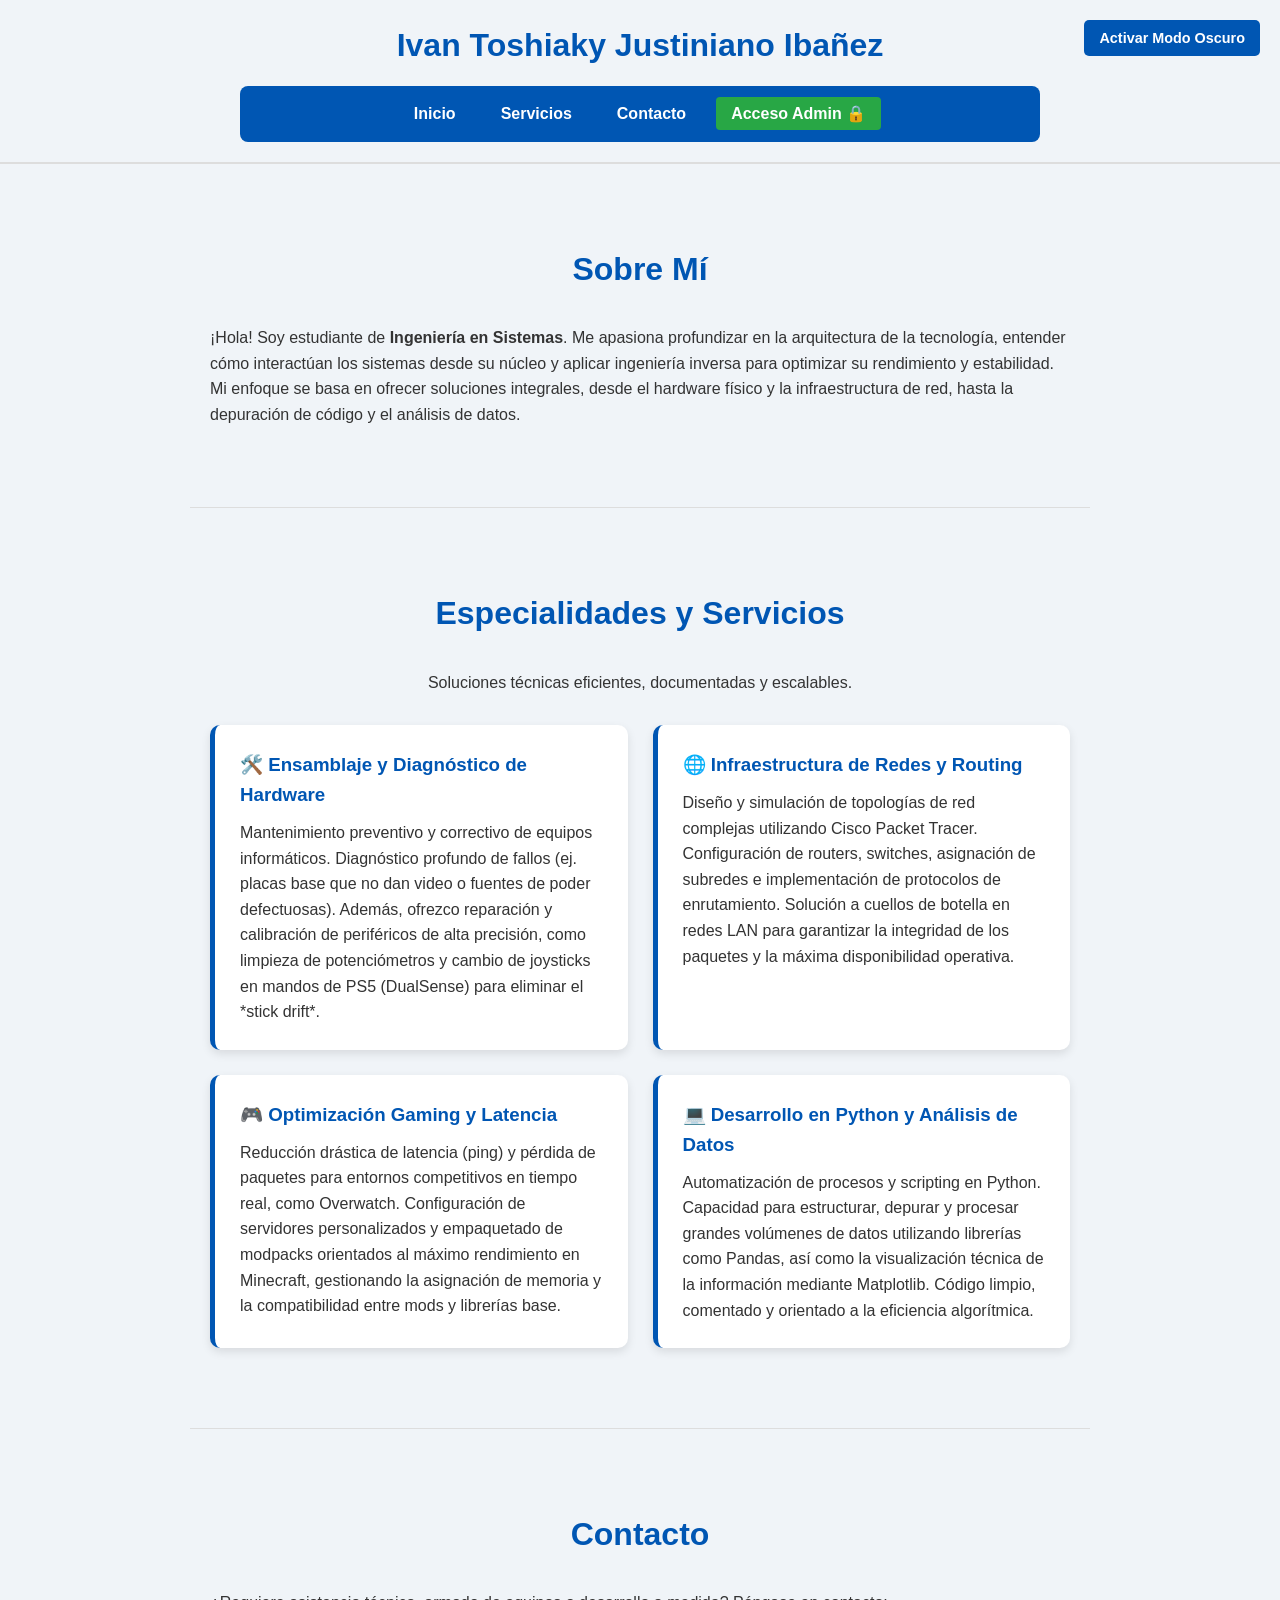
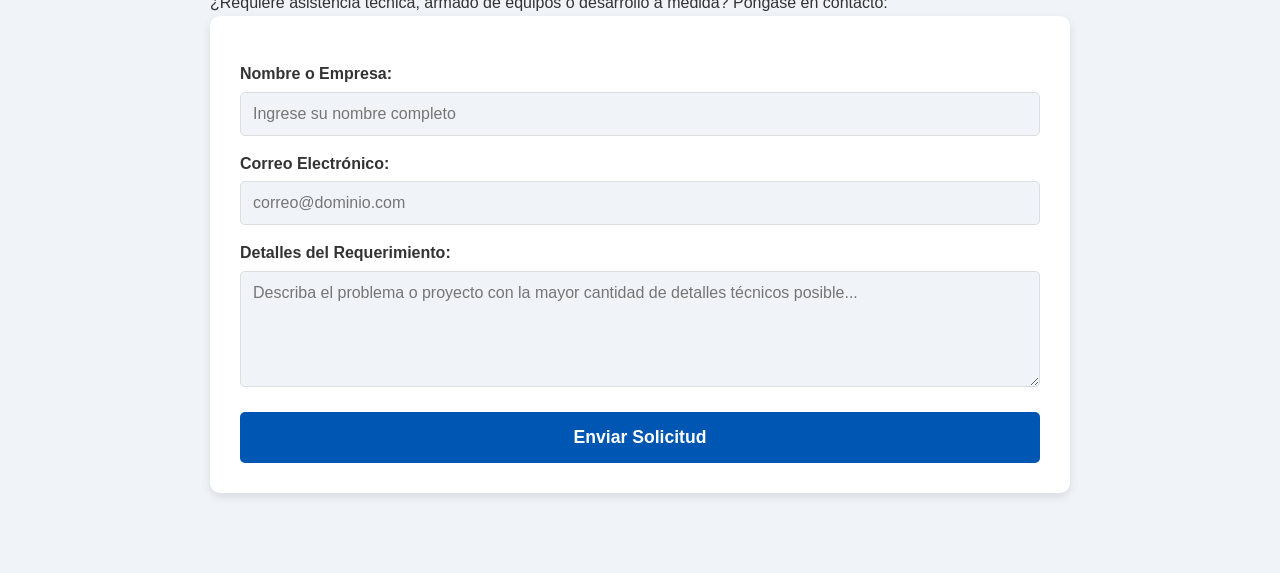
==== index.html @ 9c128c6d "Subiendo proyecto final Actividad 2" ====
<!DOCTYPE html>
<html lang="es">
<head>
    <meta charset="UTF-8">
    <meta name="viewport" content="width=device-width, initial-scale=1.0">
    <title>Portafolio - Ivan Toshiaky</title>
    <link rel="stylesheet" href="styles.css">
</head>
<body>

    <header class="header-fijo">
        <h1>Ivan Toshiaky Justiniano Ibañez</h1>
        <nav>
            <ul>
                <li><a href="#inicio">Inicio</a></li>
                <li><a href="#servicios">Servicios</a></li>
                <li><a href="#contacto">Contacto</a></li>
                <li><a href="admin.html" class="btn-login">Acceso Admin 🔒</a></li>
            </ul>
        </nav>
        <button id="toggle-mode">Activar Modo Oscuro</button>
    </header>

    <main>
        <section id="inicio" class="seccion-pantalla">
            <div class="contenido-centrado">
                <h2>Sobre Mí</h2>
                <p>¡Hola! Soy estudiante de <strong>Ingeniería en Sistemas</strong>. Me apasiona profundizar en la arquitectura de la tecnología, entender cómo interactúan los sistemas desde su núcleo y aplicar ingeniería inversa para optimizar su rendimiento y estabilidad.</p>
                <p>Mi enfoque se basa en ofrecer soluciones integrales, desde el hardware físico y la infraestructura de red, hasta la depuración de código y el análisis de datos.</p>
            </div>
        </section>

        <section id="servicios" class="seccion-pantalla">
            <h2>Especialidades y Servicios</h2>
            <p style="text-align: center; margin-bottom: 30px;">Soluciones técnicas eficientes, documentadas y escalables.</p>
            
            <div class="grid-servicios">
                <article class="tarjeta-servicio">
                    <h3>🛠️ Ensamblaje y Diagnóstico de Hardware</h3>
                    <p>Mantenimiento preventivo y correctivo de equipos informáticos. Diagnóstico profundo de fallos (ej. placas base que no dan video o fuentes de poder defectuosas). Además, ofrezco reparación y calibración de periféricos de alta precisión, como limpieza de potenciómetros y cambio de joysticks en mandos de PS5 (DualSense) para eliminar el *stick drift*.</p>
                </article>

                <article class="tarjeta-servicio">
                    <h3>🌐 Infraestructura de Redes y Routing</h3>
                    <p>Diseño y simulación de topologías de red complejas utilizando Cisco Packet Tracer. Configuración de routers, switches, asignación de subredes e implementación de protocolos de enrutamiento. Solución a cuellos de botella en redes LAN para garantizar la integridad de los paquetes y la máxima disponibilidad operativa.</p>
                </article>

                <article class="tarjeta-servicio">
                    <h3>🎮 Optimización Gaming y Latencia</h3>
                    <p>Reducción drástica de latencia (ping) y pérdida de paquetes para entornos competitivos en tiempo real, como Overwatch. Configuración de servidores personalizados y empaquetado de modpacks orientados al máximo rendimiento en Minecraft, gestionando la asignación de memoria y la compatibilidad entre mods y librerías base.</p>
                </article>

                <article class="tarjeta-servicio">
                    <h3>💻 Desarrollo en Python y Análisis de Datos</h3>
                    <p>Automatización de procesos y scripting en Python. Capacidad para estructurar, depurar y procesar grandes volúmenes de datos utilizando librerías como Pandas, así como la visualización técnica de la información mediante Matplotlib. Código limpio, comentado y orientado a la eficiencia algorítmica.</p>
                </article>
            </div>
        </section>

        <section id="contacto" class="seccion-pantalla">
            <div class="contenido-centrado">
                <h2>Contacto</h2>
                <p>¿Requiere asistencia técnica, armado de equipos o desarrollo a medida? Póngase en contacto:</p>
                <form id="contactForm">
                    <label for="nombre">Nombre o Empresa:</label>
                    <input type="text" id="nombre" placeholder="Ingrese su nombre completo">

                    <label for="correo">Correo Electrónico:</label>
                    <input type="email" id="correo" placeholder="correo@dominio.com">

                    <label for="mensaje">Detalles del Requerimiento:</label>
                    <textarea id="mensaje" rows="5" placeholder="Describa el problema o proyecto con la mayor cantidad de detalles técnicos posible..."></textarea>
                    
                    <button type="submit" id="btn-enviar-contacto">Enviar Solicitud</button>
                </form>
                <p id="error-contacto" class="error-texto">⚠️ Error de validación: Se requieren todos los campos para procesar la solicitud.</p>
            </div>
        </section>
    </main>

    <script src="script.js"></script>
</body>
</html>
---- styles.css ----
/* =========================================
   1. VARIABLES GLOBALES Y RESETEO
   ========================================= */
:root {
    --bg-color: #f0f4f8;
    --text-color: #333;
    --primary-color: #0056b3;
    --primary-hover: #003d82;
    --card-bg: #ffffff;
    --border-color: #ddd;
    --error-color: #d9534f;
}

/* El modo oscuro sobreescribe las variables mágicamente */
body.dark-mode {
    --bg-color: #121212;
    --text-color: #e0e0e0;
    --primary-color: #4da3ff;
    --primary-hover: #2684ff;
    --card-bg: #1e1e1e;
    --border-color: #333;
}

/* Reseteo para evitar que los anchos se rompan */
* {
    box-sizing: border-box;
    margin: 0;
    padding: 0;
}

html {
    scroll-behavior: smooth; /* Movimiento suave al hacer clic en el menú */
}

body {
    font-family: 'Segoe UI', Tahoma, Geneva, Verdana, sans-serif;
    background-color: var(--bg-color);
    color: var(--text-color);
    transition: background-color 0.3s ease, color 0.3s ease;
    line-height: 1.6;
}

/* =========================================
   2. CABECERA Y NAVEGACIÓN (Sticky)
   ========================================= */
header {
    position: sticky; /* Se queda arriba sin romper el diseño */
    top: 0;
    background-color: var(--bg-color);
    text-align: center;
    padding: 20px;
    z-index: 1000;
    border-bottom: 2px solid var(--border-color);
}

h1 {
    color: var(--primary-color);
    margin-bottom: 15px;
}

nav ul {
    list-style: none;
    display: flex;
    justify-content: center;
    flex-wrap: wrap;
    gap: 15px;
    background: var(--primary-color);
    padding: 15px;
    border-radius: 8px;
    max-width: 800px;
    margin: 0 auto;
}

nav ul li a {
    color: #ffffff; /* El texto del menú siempre es blanco */
    text-decoration: none;
    font-weight: bold;
    padding: 8px 15px;
    border-radius: 4px;
    transition: background 0.3s;
}

nav ul li a:hover {
    background-color: rgba(255, 255, 255, 0.2);
}

.btn-login {
    background-color: #28a745; /* Verde para destacar el Admin */
}
.btn-login:hover {
    background-color: #218838;
}

/* =========================================
   3. ESTRUCTURA DE SECCIONES (Respiración)
   ========================================= */
section {
    max-width: 900px;
    margin: 0 auto;
    padding: 80px 20px; /* 80px arriba y abajo crea la separación perfecta */
    border-bottom: 1px solid var(--border-color);
}

section:last-child {
    border-bottom: none; /* Quitamos la línea de la última sección */
}

h2 {
    color: var(--primary-color);
    text-align: center;
    font-size: 2rem;
    margin-bottom: 30px;
}

/* =========================================
   4. TARJETAS DE SERVICIOS (Grid)
   ========================================= */
.grid-servicios {
    display: grid;
    grid-template-columns: repeat(auto-fit, minmax(300px, 1fr));
    gap: 25px;
}

.tarjeta-servicio {
    background-color: var(--card-bg);
    padding: 25px;
    border-radius: 10px;
    border-left: 5px solid var(--primary-color);
    box-shadow: 0 4px 10px rgba(0,0,0,0.1);
    transition: transform 0.2s;
}

.tarjeta-servicio:hover {
    transform: translateY(-5px);
}

.tarjeta-servicio h3 {
    color: var(--primary-color);
    margin-bottom: 10px;
}

/* =========================================
   5. FORMULARIOS (Contacto y CRUD)
   ========================================= */
form {
    background-color: var(--card-bg);
    padding: 30px;
    border-radius: 10px;
    box-shadow: 0 4px 10px rgba(0,0,0,0.1);
    display: flex;
    flex-direction: column;
}

label {
    font-weight: bold;
    margin-top: 15px;
    margin-bottom: 5px;
}

input, select, textarea {
    padding: 12px;
    border: 1px solid var(--border-color);
    border-radius: 5px;
    font-family: inherit;
    font-size: 1rem;
    background-color: var(--bg-color);
    color: var(--text-color);
}

.checkbox-container {
    display: flex;
    align-items: center;
    gap: 10px;
    margin-top: 20px;
}
.checkbox-container input {
    width: auto;
    transform: scale(1.2);
}

button {
    margin-top: 25px;
    padding: 15px;
    cursor: pointer;
    background-color: var(--primary-color);
    color: white;
    border: none;
    border-radius: 5px;
    font-size: 1.1rem;
    font-weight: bold;
    transition: background-color 0.3s;
}

button:hover {
    background-color: var(--primary-hover);
}

#toggle-mode {
    position: absolute;
    top: 20px;
    right: 20px;
    width: auto;
    margin: 0;
    padding: 10px 15px;
    font-size: 0.9rem;
}

.error-texto {
    color: var(--error-color);
    font-weight: bold;
    text-align: center;
    display: none;
    margin-top: 15px;
}

/* =========================================
   6. TABLA DEL CRUD (Admin)
   ========================================= */
table {
    width: 100%;
    border-collapse: collapse;
    margin-top: 20px;
    background-color: var(--card-bg);
    box-shadow: 0 4px 10px rgba(0,0,0,0.1);
}

th, td {
    padding: 15px;
    text-align: left;
    border-bottom: 1px solid var(--border-color);
}

th {
    background-color: var(--primary-color);
    color: white;
}

.btn-eliminar {
    background-color: var(--error-color);
    margin: 0;
    padding: 8px 12px;
    font-size: 0.9rem;
}

.btn-eliminar:hover {
    background-color: #b52b27;
}

/* Pequeño ajuste responsive para móviles */
@media (max-width: 768px) {
    #toggle-mode {
        position: static;
        display: block;
        margin: 15px auto 0 auto;
    }
    table {
        display: block;
        overflow-x: auto; /* Permite deslizar la tabla en móviles */
    }
}
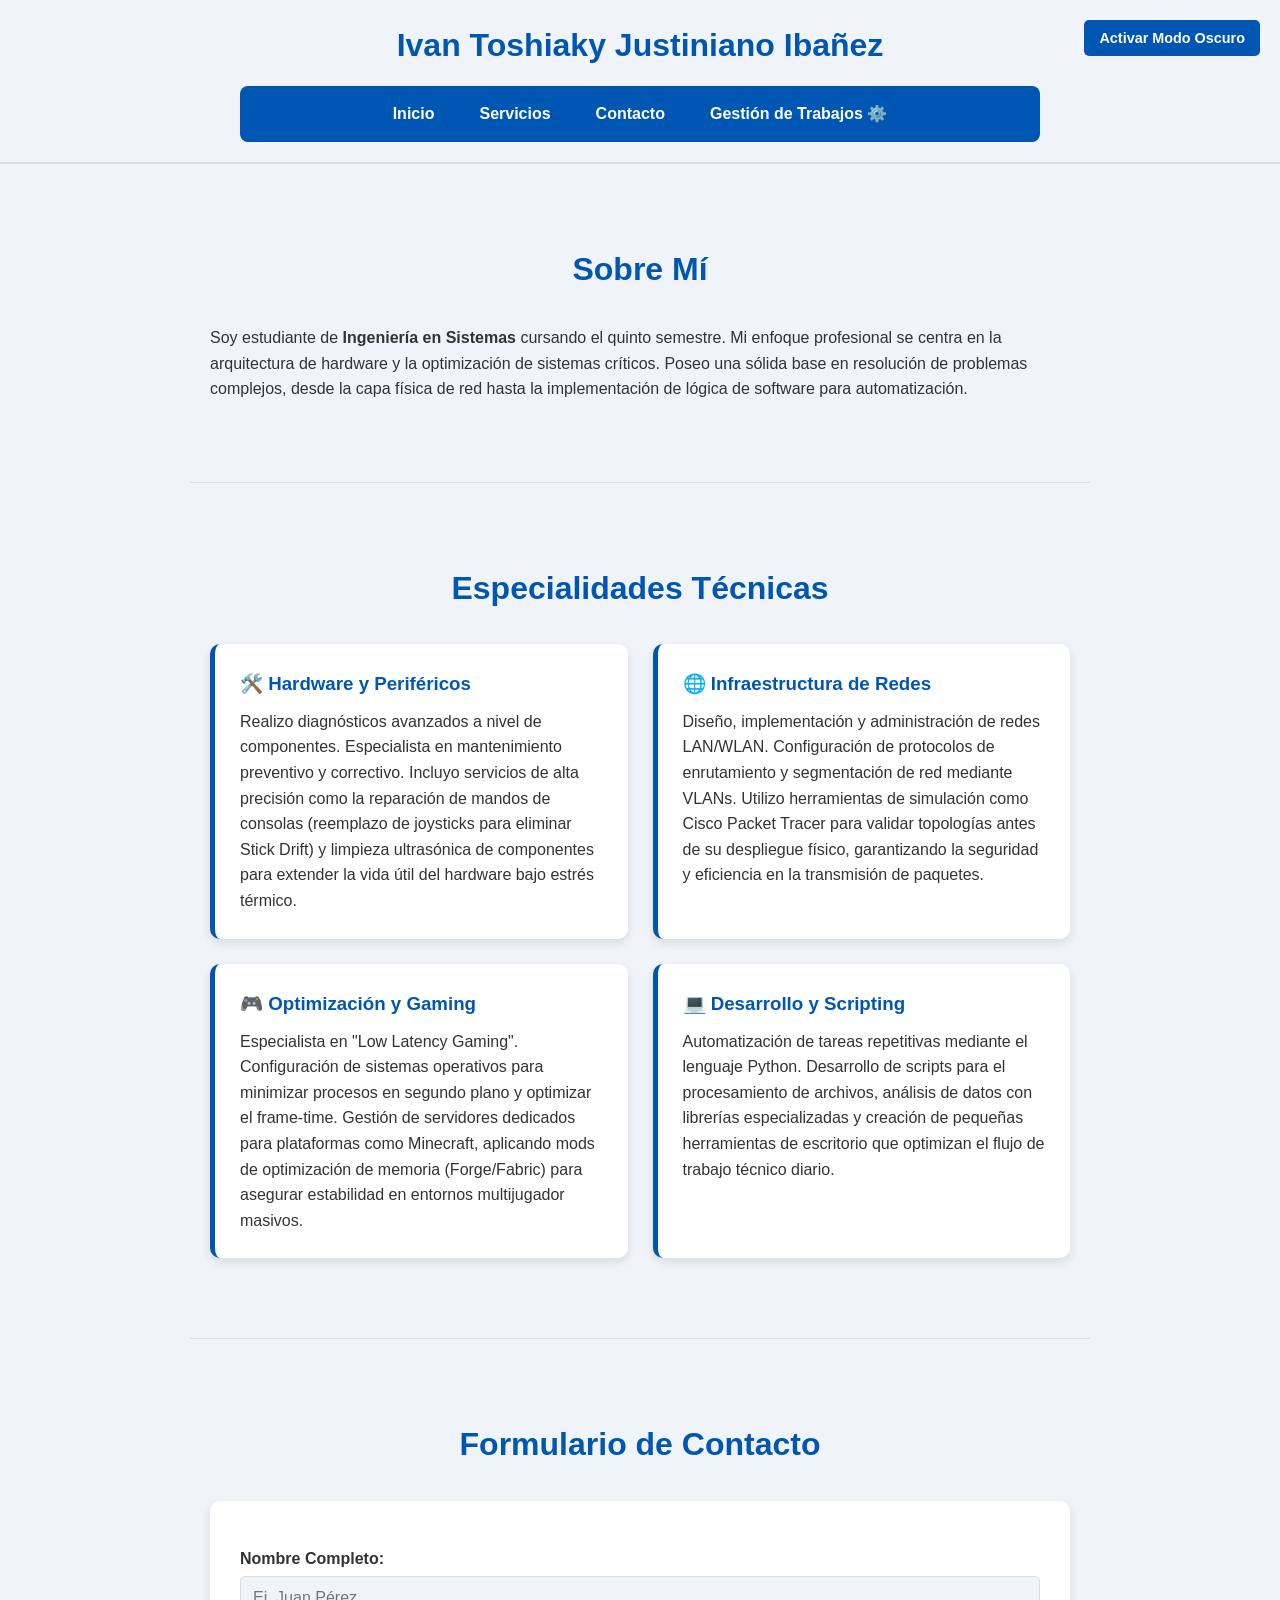
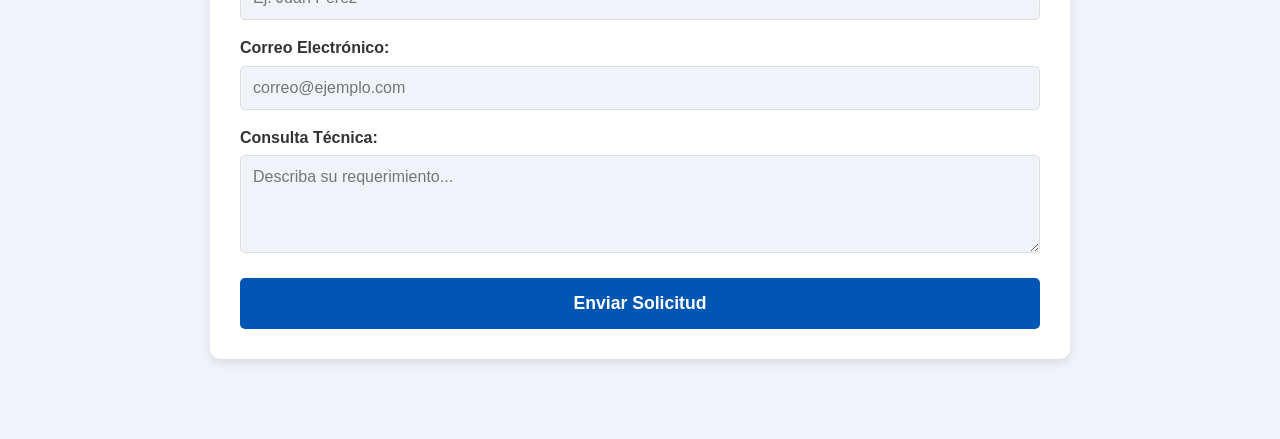
==== commit 9133672d: "Update index.html" ====
--- a/index.html
+++ b/index.html
@@ -7,77 +7,64 @@
     <link rel="stylesheet" href="styles.css">
 </head>
 <body>
-
-    <header class="header-fijo">
+    <header>
         <h1>Ivan Toshiaky Justiniano Ibañez</h1>
         <nav>
             <ul>
                 <li><a href="#inicio">Inicio</a></li>
                 <li><a href="#servicios">Servicios</a></li>
                 <li><a href="#contacto">Contacto</a></li>
-                <li><a href="admin.html" class="btn-login">Acceso Admin 🔒</a></li>
+                <li><a href="admin.html" class="btn-gestion">Gestión de Trabajos ⚙️</a></li>
             </ul>
         </nav>
         <button id="toggle-mode">Activar Modo Oscuro</button>
     </header>
 
     <main>
-        <section id="inicio" class="seccion-pantalla">
-            <div class="contenido-centrado">
-                <h2>Sobre Mí</h2>
-                <p>¡Hola! Soy estudiante de <strong>Ingeniería en Sistemas</strong>. Me apasiona profundizar en la arquitectura de la tecnología, entender cómo interactúan los sistemas desde su núcleo y aplicar ingeniería inversa para optimizar su rendimiento y estabilidad.</p>
-                <p>Mi enfoque se basa en ofrecer soluciones integrales, desde el hardware físico y la infraestructura de red, hasta la depuración de código y el análisis de datos.</p>
-            </div>
+        <section id="inicio">
+            <h2>Sobre Mí</h2>
+            <p>Soy estudiante de <strong>Ingeniería en Sistemas</strong> cursando el quinto semestre. Mi enfoque profesional se centra en la arquitectura de hardware y la optimización de sistemas críticos. Poseo una sólida base en resolución de problemas complejos, desde la capa física de red hasta la implementación de lógica de software para automatización.</p>
         </section>
 
-        <section id="servicios" class="seccion-pantalla">
-            <h2>Especialidades y Servicios</h2>
-            <p style="text-align: center; margin-bottom: 30px;">Soluciones técnicas eficientes, documentadas y escalables.</p>
-            
+        <section id="servicios">
+            <h2>Especialidades Técnicas</h2>
             <div class="grid-servicios">
                 <article class="tarjeta-servicio">
-                    <h3>🛠️ Ensamblaje y Diagnóstico de Hardware</h3>
-                    <p>Mantenimiento preventivo y correctivo de equipos informáticos. Diagnóstico profundo de fallos (ej. placas base que no dan video o fuentes de poder defectuosas). Además, ofrezco reparación y calibración de periféricos de alta precisión, como limpieza de potenciómetros y cambio de joysticks en mandos de PS5 (DualSense) para eliminar el *stick drift*.</p>
+                    <h3>🛠️ Hardware y Periféricos</h3>
+                    <p>Realizo diagnósticos avanzados a nivel de componentes. Especialista en mantenimiento preventivo y correctivo. Incluyo servicios de alta precisión como la reparación de mandos de consolas (reemplazo de joysticks para eliminar Stick Drift) y limpieza ultrasónica de componentes para extender la vida útil del hardware bajo estrés térmico.</p>
                 </article>
 
                 <article class="tarjeta-servicio">
-                    <h3>🌐 Infraestructura de Redes y Routing</h3>
-                    <p>Diseño y simulación de topologías de red complejas utilizando Cisco Packet Tracer. Configuración de routers, switches, asignación de subredes e implementación de protocolos de enrutamiento. Solución a cuellos de botella en redes LAN para garantizar la integridad de los paquetes y la máxima disponibilidad operativa.</p>
+                    <h3>🌐 Infraestructura de Redes</h3>
+                    <p>Diseño, implementación y administración de redes LAN/WLAN. Configuración de protocolos de enrutamiento y segmentación de red mediante VLANs. Utilizo herramientas de simulación como Cisco Packet Tracer para validar topologías antes de su despliegue físico, garantizando la seguridad y eficiencia en la transmisión de paquetes.</p>
                 </article>
 
                 <article class="tarjeta-servicio">
-                    <h3>🎮 Optimización Gaming y Latencia</h3>
-                    <p>Reducción drástica de latencia (ping) y pérdida de paquetes para entornos competitivos en tiempo real, como Overwatch. Configuración de servidores personalizados y empaquetado de modpacks orientados al máximo rendimiento en Minecraft, gestionando la asignación de memoria y la compatibilidad entre mods y librerías base.</p>
+                    <h3>🎮 Optimización y Gaming</h3>
+                    <p>Especialista en "Low Latency Gaming". Configuración de sistemas operativos para minimizar procesos en segundo plano y optimizar el frame-time. Gestión de servidores dedicados para plataformas como Minecraft, aplicando mods de optimización de memoria (Forge/Fabric) para asegurar estabilidad en entornos multijugador masivos.</p>
                 </article>
 
                 <article class="tarjeta-servicio">
-                    <h3>💻 Desarrollo en Python y Análisis de Datos</h3>
-                    <p>Automatización de procesos y scripting en Python. Capacidad para estructurar, depurar y procesar grandes volúmenes de datos utilizando librerías como Pandas, así como la visualización técnica de la información mediante Matplotlib. Código limpio, comentado y orientado a la eficiencia algorítmica.</p>
+                    <h3>💻 Desarrollo y Scripting</h3>
+                    <p>Automatización de tareas repetitivas mediante el lenguaje Python. Desarrollo de scripts para el procesamiento de archivos, análisis de datos con librerías especializadas y creación de pequeñas herramientas de escritorio que optimizan el flujo de trabajo técnico diario.</p>
                 </article>
             </div>
         </section>
 
-        <section id="contacto" class="seccion-pantalla">
-            <div class="contenido-centrado">
-                <h2>Contacto</h2>
-                <p>¿Requiere asistencia técnica, armado de equipos o desarrollo a medida? Póngase en contacto:</p>
-                <form id="contactForm">
-                    <label for="nombre">Nombre o Empresa:</label>
-                    <input type="text" id="nombre" placeholder="Ingrese su nombre completo">
-
-                    <label for="correo">Correo Electrónico:</label>
-                    <input type="email" id="correo" placeholder="correo@dominio.com">
-
-                    <label for="mensaje">Detalles del Requerimiento:</label>
-                    <textarea id="mensaje" rows="5" placeholder="Describa el problema o proyecto con la mayor cantidad de detalles técnicos posible..."></textarea>
-                    
-                    <button type="submit" id="btn-enviar-contacto">Enviar Solicitud</button>
-                </form>
-                <p id="error-contacto" class="error-texto">⚠️ Error de validación: Se requieren todos los campos para procesar la solicitud.</p>
-            </div>
+        <section id="contacto">
+            <h2>Formulario de Contacto</h2>
+            <form id="contactForm">
+                <label for="nombre">Nombre Completo:</label>
+                <input type="text" id="nombre" placeholder="Ej. Juan Pérez">
+                <label for="correo">Correo Electrónico:</label>
+                <input type="email" id="correo" placeholder="correo@ejemplo.com">
+                <label for="mensaje">Consulta Técnica:</label>
+                <textarea id="mensaje" rows="4" placeholder="Describa su requerimiento..."></textarea>
+                <button type="submit">Enviar Solicitud</button>
+            </form>
+            <p id="error-contacto" class="error-texto">⚠️ Por favor, llene todos los campos del contacto.</p>
         </section>
     </main>
-
     <script src="script.js"></script>
 </body>
-</html>+</html>
